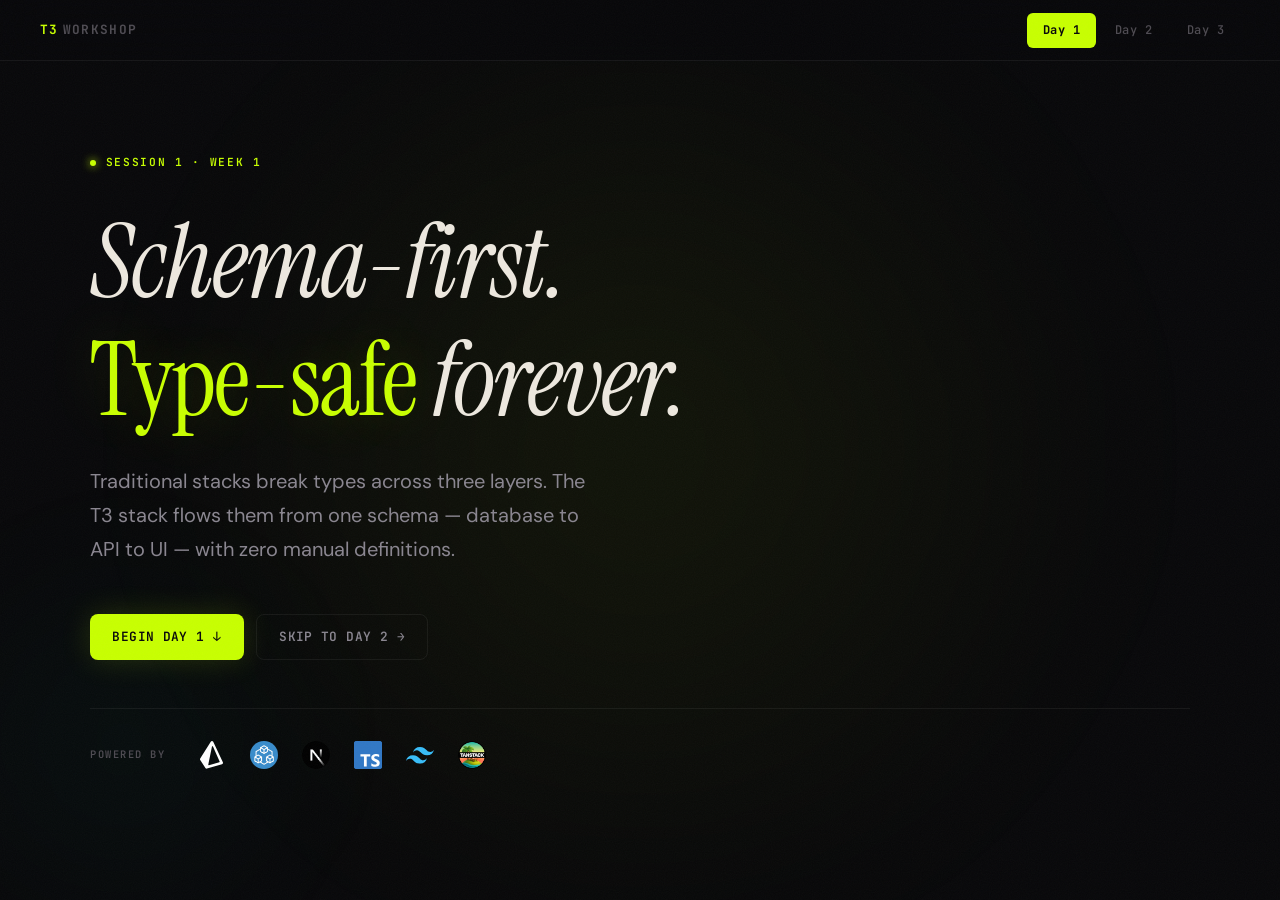
==== index.html @ 35009271 "first commit" ====
<!DOCTYPE html>
<html lang="en">
<head>
  <meta charset="UTF-8">
  <meta name="viewport" content="width=device-width, initial-scale=1.0">
  <title>T3 Workshop — Day 1: Schema-First</title>
  <link rel="stylesheet" href="styles.css">
  <link rel="preconnect" href="https://fonts.googleapis.com">
  <link rel="preconnect" href="https://fonts.gstatic.com" crossorigin>
  <link href="https://fonts.googleapis.com/css2?family=DM+Sans:wght@400;500;600;700&family=Instrument+Serif:ital@0;1&family=JetBrains+Mono:wght@400;500;600;700&display=swap" rel="stylesheet">
</head>
<body>

<nav>
  <div class="logo"><b>T3</b>&thinsp;WORKSHOP</div>
  <div class="nav-links">
    <a href="index.html" class="active">Day 1</a>
    <a href="day2.html">Day 2</a>
    <a href="day3.html">Day 3</a>
  </div>
</nav>

<main>

<!-- ═══ HERO ═══ -->
<header class="hero">
  <div class="hero-inner">
    <div class="tag"><span class="dot"></span> Session 1 &middot; Week 1</div>
    <h1>Schema-first.<br><em>Type-safe</em> forever.</h1>
    <p class="subtitle">
      Traditional stacks break types across three layers. The T3 stack flows them
      from one schema — database to API to UI — with zero manual definitions.
    </p>
    <div class="cta-group">
      <a href="#s1" class="btn btn-primary">Begin Day 1 &darr;</a>
      <a href="day2.html" class="btn btn-ghost">Skip to Day 2 &rarr;</a>
    </div>
    <div class="tech-bar">
      <span class="tech-label">Powered by</span>
      <div class="logos">
        <img src="assets/prisma.svg" alt="Prisma" title="Prisma">
        <img src="assets/trpc.png" alt="tRPC" title="tRPC" style="border-radius:50%;">
        <img src="assets/nextjs.png" alt="Next.js" title="Next.js" style="border-radius:50%;">
        <img src="assets/typescript.svg" alt="TypeScript" title="TypeScript">
        <img src="assets/tailwindcss.svg" alt="Tailwind" title="Tailwind CSS">
        <img src="assets/tanstack.png" alt="TanStack" title="TanStack Query" style="border-radius:50%;">
      </div>
    </div>
  </div>
</header>

<!-- ═══ WEEK 1 OVERVIEW ═══ -->
<div class="slide reveal" id="s1">
  <div class="slide-label"><span class="line"></span> Workshop overview</div>
  <h2>Week 1: Build with the T3 stack</h2>
  <p style="margin-bottom:2rem;">
    Three sessions, one goal — go from zero to a fully typed, deployed feature.
  </p>

  <div class="week-timeline reveal-stagger">
    <div class="wt-day">
      <div class="wt-marker active"></div>
      <div class="wt-content">
        <h4>Day 1 <span class="wt-tag">Today</span></h4>
        <p class="wt-title">Schema-first data layer</p>
        <p>Prisma models, migrations, generated types. Your single source of truth.</p>
      </div>
    </div>
    <div class="wt-day">
      <div class="wt-marker"></div>
      <div class="wt-content">
        <h4>Day 2</h4>
        <p class="wt-title">tRPC — backend is just functions</p>
        <p>Full CRUD router, input validation with Zod, protected procedures.</p>
      </div>
    </div>
    <div class="wt-day">
      <div class="wt-marker"></div>
      <div class="wt-content">
        <h4>Day 3</h4>
        <p class="wt-title">Frontend — close the loop</p>
        <p>TanStack Query, Tailwind, and shipping a complete feature end-to-end.</p>
      </div>
    </div>
  </div>

  <div class="cols reveal" style="margin-top:2rem;">
    <div class="callout" style="margin:0;">
      <h4>Format</h4>
      <p>Short concept intro, then live coding together. You'll build as we go — not just watch.</p>
    </div>
    <div class="callout" style="margin:0;">
      <h4>By the end</h4>
      <p>You'll own a working app where one schema change ripples types from database to UI automatically.</p>
    </div>
  </div>
</div>

<!-- ═══ THE PROBLEM: REST ═══ -->
<div class="slide reveal" data-num="00">
  <div class="slide-label"><span class="line"></span> The problem — REST</div>
  <h2>How types break: REST / OpenAPI</h2>
  <p style="margin-bottom:1.5rem;">
    Your PM wants a <span class="c">status</span> field on tasks. Here's the typical REST workflow — and where it falls apart.
  </p>

  <div class="pipeline reveal-stagger" style="margin-bottom:1.5rem;">
    <div class="pipe-step">
      <span class="pipe-icon">1</span>
      <span class="pipe-text">Add <b>status</b> column to Postgres</span>
    </div>
    <span class="pipe-arr">&rarr;</span>
    <div class="pipe-step">
      <span class="pipe-icon">2</span>
      <span class="pipe-text">Update Express route to return it</span>
    </div>
    <span class="pipe-arr">&rarr;</span>
    <div class="pipe-step">
      <span class="pipe-icon">3</span>
      <span class="pipe-text">Update OpenAPI spec <span style="color:var(--coral);">(forgotten)</span></span>
    </div>
    <span class="pipe-arr">&rarr;</span>
    <div class="pipe-step">
      <span class="pipe-icon">4</span>
      <span class="pipe-text">Frontend uses stale types</span>
    </div>
  </div>

  <div class="cols reveal">
    <div>
      <div class="terminal" style="margin:0;">
        <div class="terminal-chrome">
          <div class="dots"><span></span><span></span><span></span></div>
          <span class="file">backend/routes/tasks.ts</span>
        </div>
        <pre><span class="cm">// v1: status is required</span>
<span class="fn">app</span>.<span class="fn">get</span>(<span class="str">"/api/tasks"</span>, <span class="kw">async</span> (req, res) =&gt; {
  <span class="kw">const</span> tasks = <span class="kw">await</span> <span class="fn">db</span>.<span class="fn">query</span>(<span class="str">`
    SELECT id, title, status FROM tasks
  `</span>);
  res.<span class="fn">json</span>(tasks);
});

<span class="cm">// Two months later: PM says "status is</span>
<span class="cm">// optional for imported tasks." You ALTER</span>
<span class="cm">// to allow NULL. The endpoint still works.</span>
<span class="cm">// You meant to update openapi.yaml too</span>
<span class="cm">// but the PR got merged without it.</span></pre>
      </div>
    </div>
    <div>
      <div class="terminal" style="margin:0;">
        <div class="terminal-chrome">
          <div class="dots"><span></span><span></span><span></span></div>
          <span class="file">frontend/components/TaskCard.tsx</span>
        </div>
        <pre><span class="cm">// Auto-generated from OpenAPI (stale)</span>
<span class="kw">interface</span> <span class="tp">Task</span> {
  <span class="pr">id</span>: <span class="tp">string</span>;
  <span class="pr">title</span>: <span class="tp">string</span>;
  <span class="pr">status</span>: <span class="tp">string</span>; <span class="cm">// ← says required</span>
}

<span class="kw">function</span> <span class="fn">TaskCard</span>({ <span class="pr">task</span> }: { <span class="pr">task</span>: <span class="tp">Task</span> }) {
  <span class="kw">return</span> (
    &lt;<span class="fn">span</span>&gt;{<span class="fn">task</span>.<span class="pr">status</span>.<span class="fn">toUpperCase</span>()}&lt;/<span class="fn">span</span>&gt;
  );
}
<span class="cm">// 💥 "Cannot read properties of null"</span>
<span class="cm">// User sees a white screen. No build error.</span></pre>
      </div>
    </div>
  </div>

  <div class="callout warn reveal" style="margin-top:1.5rem;">
    <h4>Where it broke</h4>
    <p>Types lived in <strong style="color:var(--tx);">three places</strong> — the Postgres column (<span class="c">ALTER TABLE</span>),
    the OpenAPI YAML (<span class="c">status: {type: string}</span>), and the generated frontend interface.
    The column changed. The other two didn't. No compiler caught it.</p>
  </div>
</div>

<!-- ═══ THE PROBLEM: GRAPHQL ═══ -->
<div class="slide reveal">
  <div class="slide-label"><span class="line"></span> The problem — GraphQL</div>
  <h2>How types break: GraphQL</h2>
  <p style="margin-bottom:1.5rem;">
    GraphQL has a schema — so it should be safe, right? Same feature, same field. Watch what happens.
  </p>

  <div class="pipeline reveal-stagger" style="margin-bottom:1.5rem;">
    <div class="pipe-step">
      <span class="pipe-icon">1</span>
      <span class="pipe-text">Add <b>status</b> to schema.graphql</span>
    </div>
    <span class="pipe-arr">&rarr;</span>
    <div class="pipe-step">
      <span class="pipe-icon">2</span>
      <span class="pipe-text">Write resolver to fetch from DB</span>
    </div>
    <span class="pipe-arr">&rarr;</span>
    <div class="pipe-step">
      <span class="pipe-icon">3</span>
      <span class="pipe-text">Run <b>graphql-codegen</b></span>
    </div>
    <span class="pipe-arr">&rarr;</span>
    <div class="pipe-step">
      <span class="pipe-icon">4</span>
      <span class="pipe-text">Frontend uses generated types</span>
    </div>
  </div>

  <div class="cols reveal">
    <div>
      <div class="terminal" style="margin:0 0 1rem;">
        <div class="terminal-chrome">
          <div class="dots"><span></span><span></span><span></span></div>
          <span class="file">schema.graphql</span>
        </div>
        <pre><span class="kw">type</span> <span class="tp">Task</span> {
  <span class="pr">id</span>:     <span class="tp">ID!</span>
  <span class="pr">title</span>:  <span class="tp">String!</span>
  <span class="pr">status</span>: <span class="tp">String!</span>  <span class="cm"># "!" means non-null</span>
}

<span class="kw">type</span> <span class="tp">Query</span> {
  <span class="fn">tasks</span>: [<span class="tp">Task!</span>]!
}</pre>
      </div>
      <div class="terminal" style="margin:0;">
        <div class="terminal-chrome">
          <div class="dots"><span></span><span></span><span></span></div>
          <span class="file">resolvers/task.ts</span>
        </div>
        <pre><span class="kw">export const</span> resolvers = {
  <span class="tp">Query</span>: {
    <span class="fn">tasks</span>: <span class="kw">async</span> () =&gt; {
      <span class="kw">return</span> <span class="fn">db</span>.<span class="fn">query</span>(<span class="str">`
        SELECT id, title, status
        FROM tasks
      `</span>);
    },
  },
};
<span class="cm">// DB has NULLs for imported tasks</span>
<span class="cm">// Resolver doesn't validate — just</span>
<span class="cm">// passes rows through. Schema says !</span>
<span class="cm">// but GraphQL doesn't check at runtime.</span></pre>
      </div>
    </div>
    <div>
      <div class="terminal" style="margin:0 0 1rem;">
        <div class="terminal-chrome">
          <div class="dots"><span></span><span></span><span></span></div>
          <span class="file">generated/graphql.ts <span style="color:var(--coral);">(stale)</span></span>
        </div>
        <pre><span class="cm">// Auto-generated by graphql-codegen</span>
<span class="cm">// Last run: 2 months ago</span>
<span class="kw">export interface</span> <span class="tp">Task</span> {
  <span class="pr">id</span>: <span class="tp">string</span>;
  <span class="pr">title</span>: <span class="tp">string</span>;
  <span class="pr">status</span>: <span class="tp">string</span>; <span class="cm">// codegen trusts the "!"</span>
}
<span class="cm">// Nobody re-ran codegen after the</span>
<span class="cm">// schema changed. Types are frozen.</span></pre>
      </div>
      <div class="terminal" style="margin:0;">
        <div class="terminal-chrome">
          <div class="dots"><span></span><span></span><span></span></div>
          <span class="file">frontend/components/TaskCard.tsx</span>
        </div>
        <pre><span class="kw">const</span> { <span class="pr">data</span> } = <span class="fn">useQuery</span>(<span class="tp">GET_TASKS</span>);

{<span class="pr">data</span>.<span class="pr">tasks</span>.<span class="fn">map</span>(<span class="pr">task</span> =&gt; (
  &lt;<span class="fn">span</span>&gt;{<span class="fn">task</span>.<span class="pr">status</span>.<span class="fn">toUpperCase</span>()}&lt;/<span class="fn">span</span>&gt;
))}
<span class="cm">// 💥 Same crash. "!" was a lie.</span>
<span class="cm">// Resolver returned null, codegen</span>
<span class="cm">// was stale, nobody caught it.</span></pre>
      </div>
    </div>
  </div>

  <div class="callout warn reveal" style="margin-top:1.5rem;">
    <h4>Where it broke</h4>
    <p>GraphQL adds a schema layer — but it's <strong style="color:var(--tx);">not validated at runtime</strong>.
    The <span class="c">!</span> in <span class="c">String!</span> is a promise, not an enforcement.
    And <span class="c">graphql-codegen</span> only works if someone remembers to run it.
    Types still live in multiple places: SDL schema, resolver logic, generated client types.</p>
  </div>
</div>

<!-- ═══ WHY STARTUPS CAN'T AFFORD THIS ═══ -->
<div class="slide reveal">
  <div class="slide-label"><span class="line"></span> The pain</div>
  <h2>Why startups can't afford this</h2>

  <div class="pain-grid reveal-stagger">
    <div class="pain-item">
      <div class="pain-icon">2–3</div>
      <h4>Small team</h4>
      <p>You own the whole feature — database to UI. There's no "backend team" to throw it over the wall to.</p>
    </div>
    <div class="pain-item">
      <div class="pain-icon">/d</div>
      <h4>Ship daily</h4>
      <p>Not monthly. No time for contract negotiations between services you both own.</p>
    </div>
    <div class="pain-item">
      <div class="pain-icon">&times;3</div>
      <h4>Triple sync</h4>
      <p>Every hand-written type is a sync point — DB schema, API contract, frontend model. They <em>will</em> drift.</p>
    </div>
    <div class="pain-item">
      <div class="pain-icon">&darr;0</div>
      <h4>Zero glue</h4>
      <p>You need types that flow from one source of truth — <strong style="color:var(--accent);">automatically</strong>.</p>
    </div>
  </div>

  <blockquote class="reveal" style="margin-top:2rem;">
    "If you own both sides of the wire, why are you writing types twice?"
  </blockquote>
</div>

<!-- ═══ ENTER THE T3 STACK ═══ -->
<div class="slide reveal">
  <div class="slide-label"><span class="line"></span> The solution</div>
  <h2>Enter the T3 stack</h2>
  <p style="margin-bottom:2rem;">
    In 2022, Theo Browne asked the same question and open-sourced a starter
    that wires these problems away. ~40k GitHub stars later, it's the
    default for TypeScript-first startups.
  </p>

  <div class="stack-grid reveal-stagger">
    <div class="stack-item">
      <img class="stack-logo" src="assets/nextjs.png" alt="Next.js">
      <h4>Next.js</h4>
      <p>Framework — routing, SSR, deploy</p>
    </div>
    <div class="stack-item">
      <img class="stack-logo" src="assets/typescript.svg" alt="TypeScript">
      <h4>TypeScript</h4>
      <p>The language that makes it all work</p>
    </div>
    <div class="stack-item">
      <img class="stack-logo" src="assets/prisma.svg" alt="Prisma">
      <h4>Prisma</h4>
      <p>DB schema &rarr; generated types</p>
    </div>
    <div class="stack-item">
      <img class="stack-logo" src="assets/trpc.png" alt="tRPC">
      <h4>tRPC</h4>
      <p>API layer with zero type drift</p>
    </div>
    <div class="stack-item">
      <img class="stack-logo" src="assets/tanstack.png" alt="TanStack Query">
      <h4>TanStack Query</h4>
      <p>Client data fetching + cache</p>
    </div>
    <div class="stack-item">
      <img class="stack-logo" src="assets/tailwindcss.svg" alt="Tailwind">
      <h4>Tailwind</h4>
      <p>Utility-first styling</p>
    </div>
  </div>

  <div class="callout ok reveal" style="margin-top:2rem;">
    <h4>Key insight</h4>
    <p>The Prisma schema is the <strong style="color:var(--teal);">single source of truth</strong>.
    Every type in the stack — from database to API to component props — traces back to it.
    That triple-sync problem? Gone.</p>
  </div>
</div>

<!-- ═══ SAME FEATURE, T3 STYLE ═══ -->
<div class="slide reveal">
  <div class="slide-label"><span class="line"></span> The difference</div>
  <h2>Same feature, T3 style</h2>
  <p style="margin-bottom:1.5rem;">
    Same task. Same <span class="c">status</span> field. One schema change, and the compiler does the rest.
  </p>

  <div class="pipeline reveal-stagger" style="margin-bottom:1.5rem;">
    <div class="pipe-step" style="border-color:rgba(0,212,170,0.2);">
      <span class="pipe-icon" style="background:var(--teal);">1</span>
      <span class="pipe-text">Update <b>schema.prisma</b></span>
    </div>
    <span class="pipe-arr">&rarr;</span>
    <div class="pipe-step" style="border-color:rgba(0,212,170,0.2);">
      <span class="pipe-icon" style="background:var(--teal);">2</span>
      <span class="pipe-text">Run <b>prisma migrate dev</b></span>
    </div>
    <span class="pipe-arr">&rarr;</span>
    <div class="pipe-step" style="border-color:rgba(200,255,0,0.2);">
      <span class="pipe-icon" style="background:var(--accent);">3</span>
      <span class="pipe-text">Compiler errors guide you</span>
    </div>
    <span class="pipe-arr">&rarr;</span>
    <div class="pipe-step" style="border-color:rgba(200,255,0,0.2);">
      <span class="pipe-icon" style="background:var(--accent);">4</span>
      <span class="pipe-text">Fix, commit, deploy</span>
    </div>
  </div>

  <div class="cols reveal">
    <div>
      <div class="terminal" style="margin:0 0 1rem;">
        <div class="terminal-chrome">
          <div class="dots"><span></span><span></span><span></span></div>
          <span class="file">prisma/schema.prisma</span>
        </div>
        <pre><span class="kw">model</span> <span class="tp">Task</span> {
  <span class="pr">id</span>     <span class="tp">String</span>  <span class="fn">@id</span> <span class="fn">@default</span>(<span class="fn">cuid</span>())
  <span class="pr">title</span>  <span class="tp">String</span>
  <span class="pr">status</span> <span class="tp">String?</span> <span class="cm">// ← make it optional here</span>
}
<span class="cm">// That's it. One line changed.</span>
<span class="cm">// Run: npx prisma migrate dev</span>
<span class="cm">// Prisma generates new types automatically.</span></pre>
      </div>
      <div class="terminal" style="margin:0;">
        <div class="terminal-chrome">
          <div class="dots"><span></span><span></span><span></span></div>
          <span class="file">src/server/api/routers/task.ts</span>
        </div>
        <pre><span class="cm">// tRPC router — types flow from Prisma</span>
<span class="kw">export const</span> taskRouter = <span class="fn">createTRPCRouter</span>({
  <span class="fn">getAll</span>: publicProcedure.<span class="fn">query</span>(({ <span class="pr">ctx</span> }) =&gt; {
    <span class="kw">return</span> <span class="pr">ctx</span>.<span class="pr">db</span>.<span class="pr">task</span>.<span class="fn">findMany</span>();
  }),
});
<span class="cm">// Return type is now Task[] where</span>
<span class="cm">// status: string | null</span>
<span class="cm">// You didn't change this file at all.</span></pre>
      </div>
    </div>
    <div>
      <div class="terminal" style="margin:0 0 1rem;">
        <div class="terminal-chrome">
          <div class="dots"><span></span><span></span><span></span></div>
          <span class="file">src/app/components/TaskCard.tsx <span style="color:var(--coral);">← error</span></span>
        </div>
        <pre><span class="kw">function</span> <span class="fn">TaskCard</span>({ <span class="pr">task</span> }: { <span class="pr">task</span>: <span class="tp">Task</span> }) {
  <span class="kw">return</span> (
    &lt;<span class="fn">span</span>&gt;{<span class="fn">task</span>.<span class="pr">status</span>.<span class="fn">toUpperCase</span>()}&lt;/<span class="fn">span</span>&gt;
  );        <span style="color:var(--coral);">~~~~~~~~</span>
}
<span class="cm">// TS2532: Object is possibly 'null'.</span>
<span class="cm">// Compiler catches it BEFORE you run</span>
<span class="cm">// the app. You fix it right here:</span></pre>
      </div>
      <div class="terminal" style="margin:0;">
        <div class="terminal-chrome">
          <div class="dots"><span></span><span></span><span></span></div>
          <span class="file">src/app/components/TaskCard.tsx <span style="color:var(--teal);">← fixed</span></span>
        </div>
        <pre><span class="kw">function</span> <span class="fn">TaskCard</span>({ <span class="pr">task</span> }: { <span class="pr">task</span>: <span class="tp">Task</span> }) {
  <span class="kw">return</span> (
    &lt;<span class="fn">span</span>&gt;
      {<span class="fn">task</span>.<span class="pr">status</span>?.<span class="fn">toUpperCase</span>() ?? <span class="str">"No status"</span>}
    &lt;/<span class="fn">span</span>&gt;
  );
}
<span class="cm">// ✅ Compiles. Handles null. Ships safe.</span></pre>
      </div>
    </div>
  </div>

  <div class="callout ok reveal" style="margin-top:1.5rem;">
    <h4>Zero drift</h4>
    <p>You changed <strong style="color:var(--teal);">one line</strong> in <span class="c">schema.prisma</span>.
    The Prisma client updated, tRPC inferred the new return type, and TypeScript
    flagged every component that assumed <span class="c">status</span> was non-null.
    No spec to update. No codegen to re-run. No runtime crash.</p>
  </div>
</div>

<!-- ═══ THE COUPLING SPECTRUM ═══ -->
<div class="slide reveal" data-num="00.5">
  <div class="slide-label"><span class="line"></span> The boldest choice</div>
  <h2>Why tRPC? The coupling spectrum</h2>
  <p style="margin-bottom:0;">
    The most opinionated piece of T3 is tRPC — it fully couples your frontend
    to your backend. That sounds scary. Here's why it's the right call.
  </p>

  <div class="spectrum reveal">
    <div class="spectrum-track"></div>
    <div class="spectrum-labels">
      <span>Decoupled</span>
      <span>Tightly coupled</span>
    </div>

    <div class="spectrum-points reveal-stagger">
      <div class="sp-point sp-gql">
        <h4>GraphQL</h4>
        <div class="sp-sub">Most decoupled</div>
        <p>Client decides what data it needs. Server doesn't know or care who's calling.</p>
      </div>

      <div class="sp-point sp-rest">
        <h4>REST</h4>
        <div class="sp-sub">Contract-based</div>
        <p>Agreed endpoints with HTTP conventions. You get what the endpoint returns.</p>
      </div>

      <div class="sp-point sp-trpc active">
        <h4>tRPC</h4>
        <div class="sp-sub">Fully coupled</div>
        <p>Frontend calls backend functions directly. The compiler is your API contract.</p>
      </div>
    </div>
  </div>
</div>

<!-- ═══ TRADEOFFS ═══ -->
<div class="slide reveal">
  <div class="slide-label"><span class="line"></span> Comparison</div>
  <h2>Tradeoffs at a glance</h2>

  <div class="spectrum-points reveal-stagger" style="margin-top:2rem;">
    <div class="sp-point sp-gql">
      <h4>GraphQL</h4>
      <ul class="sp-props">
        <li><span class="sp-icon" style="color:var(--teal);">+</span> Fetch exactly what you need</li>
        <li><span class="sp-icon" style="color:var(--teal);">+</span> Great for multi-client apps</li>
        <li><span class="sp-icon" style="color:var(--coral);">&ndash;</span> Resolvers, N+1, codegen overhead</li>
        <li><span class="sp-icon" style="color:var(--coral);">&ndash;</span> Complex normalized caching</li>
      </ul>
    </div>

    <div class="sp-point sp-rest">
      <h4>REST</h4>
      <ul class="sp-props">
        <li><span class="sp-icon" style="color:var(--teal);">+</span> Any client, any language</li>
        <li><span class="sp-icon" style="color:var(--teal);">+</span> Simple HTTP caching</li>
        <li><span class="sp-icon" style="color:var(--coral);">&ndash;</span> Types drift between client &amp; server</li>
        <li><span class="sp-icon" style="color:var(--coral);">&ndash;</span> Over-fetching or many round trips</li>
      </ul>
    </div>

    <div class="sp-point sp-trpc active">
      <h4>tRPC</h4>
      <ul class="sp-props">
        <li><span class="sp-icon" style="color:var(--teal);">+</span> Zero type drift — compiler enforces it</li>
        <li><span class="sp-icon" style="color:var(--teal);">+</span> No codegen, no schema files</li>
        <li><span class="sp-icon" style="color:var(--coral);">&ndash;</span> Both sides must be TypeScript</li>
        <li><span class="sp-icon" style="color:var(--coral);">&ndash;</span> Not for public / 3rd-party APIs</li>
      </ul>
    </div>
  </div>

  <div class="cols reveal" style="margin-top:2rem;">
    <div class="callout" style="margin:0;">
      <h4>When it's perfect</h4>
      <p>One team, one repo, one language. You own both sides of the wire. Ship fast with full type coverage.</p>
    </div>
    <div class="callout warn" style="margin:0;">
      <h4>When to skip it</h4>
      <p>Public API? Mobile clients in Swift/Kotlin? Multiple teams deploying independently?
      Use REST or GraphQL instead.</p>
    </div>
  </div>
</div>

<!-- ═══ THE MENTAL MODEL ═══ -->
<div class="slide reveal" data-num="01">
  <div class="slide-label"><span class="line"></span> 10 min</div>
  <h2>The typesafety chain</h2>
  <p>
    Change a column — type errors cascade from database to UI. That's the north star.
  </p>

  <div class="flow reveal">
    <div class="flow-node">Prisma<small>Database schema</small></div>
    <span class="flow-arr">&rarr;</span>
    <div class="flow-node teal">tRPC<small>API layer</small></div>
    <span class="flow-arr">&rarr;</span>
    <div class="flow-node accent">Frontend<small>React + TanStack</small></div>
  </div>

  <div class="callout reveal">
    <h4>The "aha" moment</h4>
    <p>Rename a column in <span class="c">schema.prisma</span>. TypeScript errors
    light up in your router <em>and</em> your components. No manual syncing.</p>
  </div>
</div>

<!-- ═══ SCAFFOLD ═══ -->
<div class="slide reveal" data-num="02">
  <div class="slide-label"><span class="line"></span> 10 min</div>
  <h2>Scaffold &amp; orient</h2>

  <div class="terminal reveal">
    <div class="terminal-chrome">
      <div class="dots"><span></span><span></span><span></span></div>
      <span class="file">~/projects</span>
    </div>
    <pre><span class="fn">npm</span> create t3-app@latest</pre>
  </div>

  <div class="cols" style="margin-top:2rem;">
    <div class="reveal">
      <h3>Project map</h3>
      <div class="terminal">
        <div class="terminal-chrome">
          <div class="dots"><span></span><span></span><span></span></div>
          <span class="file">structure</span>
        </div>
        <pre><span class="cm">// Where your data lives</span>
<span class="str">prisma/schema.prisma</span>

<span class="cm">// Your backend</span>
<span class="str">src/server/api/</span>
  ├── routers/
  └── trpc.ts

<span class="cm">// Your frontend</span>
<span class="str">src/app/</span>
  ├── layout.tsx
  └── page.tsx</pre>
      </div>
    </div>
    <div class="reveal">
      <h3>What matters now</h3>
      <ul class="checks">
        <li><span class="c">prisma/schema.prisma</span> — single source of truth</li>
        <li><span class="c">src/server/api/</span> — tRPC routers live here</li>
        <li><span class="c">src/app/</span> — Next.js file-based routing</li>
      </ul>
      <div class="callout" style="margin-top:1.5rem;">
        <h4>Don't overthink it</h4>
        <p>You don't need to understand every file today. Just know where your data, backend, and frontend live.</p>
      </div>
    </div>
  </div>
</div>

<!-- ═══ PRISMA DEEP DIVE ═══ -->
<div class="slide reveal" data-num="03">
  <div class="slide-label"><span class="line"></span> 30 min live coding</div>
  <h2>Schema to typed queries</h2>
  <p>Define your models, run a migration, get fully typed queries. No manual types.</p>

  <div class="cols">
    <div class="reveal">
      <h3>1 &mdash; Define models</h3>
      <div class="terminal">
        <div class="terminal-chrome">
          <div class="dots"><span></span><span></span><span></span></div>
          <span class="file">schema.prisma</span>
        </div>
        <pre><span class="kw">model</span> <span class="tp">Project</span> {
  <span class="pr">id</span>        <span class="tp">String</span>   <span class="fn">@id</span> <span class="fn">@default</span>(<span class="fn">cuid</span>())
  <span class="pr">name</span>      <span class="tp">String</span>
  <span class="pr">tasks</span>     <span class="tp">Task</span>[]
  <span class="pr">createdAt</span> <span class="tp">DateTime</span> <span class="fn">@default</span>(<span class="fn">now</span>())
}

<span class="kw">model</span> <span class="tp">Task</span> {
  <span class="pr">id</span>        <span class="tp">String</span>   <span class="fn">@id</span> <span class="fn">@default</span>(<span class="fn">cuid</span>())
  <span class="pr">title</span>     <span class="tp">String</span>
  <span class="pr">priority</span>  <span class="tp">Priority</span> <span class="fn">@default</span>(<span class="tp">MEDIUM</span>)
  <span class="pr">project</span>   <span class="tp">Project</span>  <span class="fn">@relation</span>(...)
  <span class="pr">projectId</span> <span class="tp">String</span>
  <span class="pr">assignee</span>  <span class="tp">User?</span>    <span class="fn">@relation</span>(...)
  <span class="pr">userId</span>    <span class="tp">String?</span>
}

<span class="kw">enum</span> <span class="tp">Priority</span> {
  <span class="tp">LOW</span>
  <span class="tp">MEDIUM</span>
  <span class="tp">HIGH</span>
}</pre>
      </div>
    </div>
    <div class="reveal">
      <h3>2 &mdash; Migrate &amp; generate</h3>
      <div class="terminal">
        <div class="terminal-chrome">
          <div class="dots"><span></span><span></span><span></span></div>
          <span class="file">terminal</span>
        </div>
        <pre><span class="cm"># Create &amp; apply the migration</span>
<span class="fn">npx</span> prisma migrate dev <span class="str">--name init</span>

<span class="cm"># Generate the typed client</span>
<span class="fn">npx</span> prisma generate

<span class="cm"># Open the visual editor</span>
<span class="fn">npx</span> prisma studio</pre>
      </div>

      <h3 style="margin-top:1.5rem;">3 &mdash; Typed queries</h3>
      <div class="terminal">
        <div class="terminal-chrome">
          <div class="dots"><span></span><span></span><span></span></div>
          <span class="file">queries.ts</span>
        </div>
        <pre><span class="cm">// Full autocompletion, zero manual types</span>
<span class="kw">const</span> tasks = <span class="kw">await</span> <span class="fn">prisma</span>.task.<span class="fn">findMany</span>({
  <span class="pr">where</span>: { <span class="pr">priority</span>: <span class="str">"HIGH"</span> },
  <span class="pr">include</span>: { <span class="pr">project</span>: <span class="kw">true</span> },
});
<span class="cm">// → (Task &amp; { project: Project })[]</span></pre>
      </div>
    </div>
  </div>

  <div class="callout ok reveal">
    <h4>Zero manual types</h4>
    <p>Every type came from the schema. Prisma generated them. You never wrote
    <span class="c">interface Task { ... }</span>. That's the point.</p>
  </div>
</div>

<!-- ═══ THE WORKFLOW ═══ -->
<div class="slide reveal" data-num="04">
  <div class="slide-label"><span class="line"></span> 5 min</div>
  <h2>The workflow</h2>
  <p>This is step 1 of every feature you'll ever build in this stack.</p>

  <div class="steps reveal-stagger">
    <div class="step"><span class="step-n">1</span> Requirement</div>
    <span class="step-arr">&rarr;</span>
    <div class="step"><span class="step-n">2</span> Schema Change</div>
    <span class="step-arr">&rarr;</span>
    <div class="step"><span class="step-n">3</span> migrate dev</div>
    <span class="step-arr">&rarr;</span>
    <div class="step"><span class="step-n">4</span> generate</div>
    <span class="step-arr">&rarr;</span>
    <div class="step done"><span class="step-n">5</span> Typed Queries</div>
  </div>

  <div class="assignment reveal">
    <h3>// Today's assignment</h3>
    <ul>
      <li>Design your project schema — at least 3 models with relations</li>
      <li>Run migrations and verify they apply cleanly</li>
      <li>Seed test data into your database</li>
      <li>Write queries to verify your relations work</li>
      <li>Explore Prisma Studio with your seeded data</li>
    </ul>
    <div class="stretch">
      <div class="stretch-label">Stretch</div>
      <ul>
        <li>Read the Next.js App Router docs (file-based routing, page.tsx, layouts)</li>
        <li>Experiment with nested includes and aggregations</li>
      </ul>
    </div>
  </div>
</div>

<!-- ═══ BOTTOM NAV ═══ -->
<div class="end-slide">
  <div class="page-nav">
    <div></div>
    <a href="day2.html">
      <span class="pn-label">Next &rarr;</span>
      <span class="pn-title">Day 2: tRPC — Backend is Just Functions</span>
    </a>
  </div>

  <footer>
    <div class="f-links">
      <a href="index.html">Day 1: Schema</a>
      <a href="day2.html">Day 2: tRPC</a>
      <a href="day3.html">Day 3: Frontend</a>
    </div>
    <p>T3 Stack Workshop &mdash; Lyra Fellowship</p>
  </footer>
</div>

</main>

<script>
const io = new IntersectionObserver((entries) => {
  entries.forEach(e => { if (e.isIntersecting) e.target.classList.add('vis'); });
}, { threshold: 0.08 });
document.querySelectorAll('.reveal, .reveal-stagger').forEach(el => io.observe(el));
</script>

</body>
</html>
---- styles.css ----
/* ═══════════════════════════════════════════
   T3 WORKSHOP — "Neon Terminal Editorial"
   Electric chartreuse × editorial serif × grain
   ═══════════════════════════════════════════ */

/* ── RESET ── */
*, *::before, *::after { box-sizing: border-box; margin: 0; padding: 0; }

/* ── PALETTE ── */
:root {
  --bg:          #08080a;
  --bg-surface:  #111114;
  --bg-card:     #16161a;
  --bg-card-h:   #1c1c22;
  --bg-code:     #0c0c10;
  --tx:          #ede8df;
  --tx-2:        #8a8690;
  --tx-3:        #4e4b52;
  --accent:      #c8ff00;
  --accent-dim:  rgba(200, 255, 0, 0.12);
  --accent-glow: rgba(200, 255, 0, 0.06);
  --teal:        #00d4aa;
  --peach:       #ffb088;
  --coral:       #ff7eb3;
  --lavender:    #c4b5fd;
  --border:      rgba(255, 255, 255, 0.06);
  --border-h:    rgba(255, 255, 255, 0.1);
  --radius:      14px;
  --radius-sm:   8px;
  --serif:       'Instrument Serif', 'Georgia', serif;
  --sans:        'DM Sans', system-ui, sans-serif;
  --mono:        'JetBrains Mono', 'Fira Code', monospace;
}

html, body {
  height: 100%;
  overflow: hidden;
  font-size: 16px;
}

body {
  font-family: var(--sans);
  background: var(--bg);
  color: var(--tx);
  line-height: 1.7;
  -webkit-font-smoothing: antialiased;
  -moz-osx-font-smoothing: grayscale;
}

/* ── SNAP SCROLL ── */
main {
  height: 100vh;
  overflow-y: scroll;
  overflow-x: hidden;
  scroll-snap-type: y mandatory;
}

.hero,
.slide,
.end-slide {
  scroll-snap-align: start;
}

/* ── GRAIN OVERLAY ── */
body::after {
  content: '';
  position: fixed;
  inset: 0;
  z-index: 9999;
  pointer-events: none;
  opacity: 0.035;
  background-image: url("data:image/svg+xml,%3Csvg viewBox='0 0 256 256' xmlns='http://www.w3.org/2000/svg'%3E%3Cfilter id='n'%3E%3CfeTurbulence type='fractalNoise' baseFrequency='0.9' numOctaves='4' stitchTiles='stitch'/%3E%3C/filter%3E%3Crect width='100%25' height='100%25' filter='url(%23n)'/%3E%3C/svg%3E");
  background-size: 256px;
}

/* ── SCROLLBAR ── */
::-webkit-scrollbar { width: 5px; }
::-webkit-scrollbar-track { background: transparent; }
::-webkit-scrollbar-thumb { background: var(--accent); border-radius: 3px; }

::selection {
  background: var(--accent);
  color: var(--bg);
}

/* ── TYPOGRAPHY ── */
h1, h2, h3, h4 { line-height: 1.15; }

h1 {
  font-family: var(--serif);
  font-weight: 400;
  font-style: italic;
  font-size: clamp(3rem, 8vw, 6.5rem);
  color: var(--tx);
  letter-spacing: -0.02em;
}

h2 {
  font-family: var(--serif);
  font-weight: 400;
  font-size: clamp(2rem, 5vw, 3.5rem);
  color: var(--tx);
  letter-spacing: -0.01em;
}

h3 {
  font-family: var(--sans);
  font-weight: 600;
  font-size: 1.15rem;
  color: var(--accent);
  text-transform: uppercase;
  letter-spacing: 0.06em;
}

p { color: var(--tx-2); max-width: 60ch; font-size: 1.1rem; }

a {
  color: var(--accent);
  text-decoration: none;
  transition: color 0.2s, opacity 0.2s;
}
a:hover { color: var(--tx); }

blockquote {
  font-family: var(--serif);
  font-style: italic;
  font-size: 1.3rem;
  color: var(--tx-2);
  border-left: 2px solid var(--accent);
  padding: 1rem 0 1rem 1.5rem;
  margin: 2rem 0;
  max-width: 50ch;
}

/* ── NAVIGATION ── */
nav {
  position: fixed;
  top: 0;
  left: 0;
  right: 0;
  z-index: 100;
  display: flex;
  align-items: center;
  justify-content: space-between;
  padding: 0.8rem 2.5rem;
  background: rgba(8, 8, 10, 0.8);
  backdrop-filter: blur(24px) saturate(1.5);
  border-bottom: 1px solid var(--border);
}

.logo {
  font-family: var(--mono);
  font-size: 0.8rem;
  font-weight: 700;
  letter-spacing: 0.1em;
  text-transform: uppercase;
  color: var(--tx-3);
}
.logo b { color: var(--accent); }

.nav-links {
  display: flex;
  gap: 0.15rem;
  list-style: none;
}

.nav-links a {
  display: block;
  padding: 0.45rem 1rem;
  font-family: var(--mono);
  font-size: 0.75rem;
  font-weight: 500;
  letter-spacing: 0.04em;
  color: var(--tx-3);
  border-radius: 6px;
  transition: all 0.25s;
}

.nav-links a:hover { color: var(--tx); background: rgba(255,255,255,0.04); }
.nav-links a.active {
  color: var(--bg);
  background: var(--accent);
  font-weight: 700;
}

/* ── HERO ── */
.hero {
  min-height: 100vh;
  display: flex;
  flex-direction: column;
  justify-content: center;
  padding: 8rem 3rem 5rem;
  position: relative;
  overflow: hidden;
}

.hero-inner {
  max-width: 1100px;
  margin: 0 auto;
  width: 100%;
  position: relative;
  z-index: 1;
}

/* Hero background meshes */
.hero::before {
  content: '';
  position: absolute;
  inset: 0;
  border-radius: 50%;
  background: radial-gradient(circle, rgba(200,255,0,0.06) 0%, transparent 65%);
  filter: blur(80px);
  pointer-events: none;
}

.hero::after {
  content: '';
  position: absolute;
  bottom: -10%;
  left: -10%;
  width: 500px;
  height: 500px;
  border-radius: 50%;
  background: radial-gradient(circle, rgba(0,212,170,0.04) 0%, transparent 65%);
  filter: blur(60px);
  pointer-events: none;
}

.tag {
  display: inline-flex;
  align-items: center;
  gap: 0.6rem;
  font-family: var(--mono);
  font-size: 0.7rem;
  font-weight: 600;
  letter-spacing: 0.15em;
  text-transform: uppercase;
  color: var(--accent);
  margin-bottom: 2rem;
  position: relative;
  z-index: 1;
}

.tag .dot {
  width: 6px;
  height: 6px;
  border-radius: 50%;
  background: var(--accent);
  box-shadow: 0 0 8px var(--accent);
  animation: blink 2.5s infinite;
}

@keyframes blink {
  0%, 100% { opacity: 1; }
  50% { opacity: 0.3; }
}

.hero h1 {
  position: relative;
  z-index: 1;
  margin-bottom: 1.5rem;
}

.hero h1 em {
  font-style: normal;
  color: var(--accent);
  text-shadow: 0 0 60px rgba(200,255,0,0.2);
}

.hero .subtitle {
  font-size: 1.25rem;
  color: var(--tx-2);
  max-width: 520px;
  line-height: 1.7;
  margin-bottom: 3rem;
  position: relative;
  z-index: 1;
}

.cta-group {
  display: flex;
  gap: 0.75rem;
  flex-wrap: wrap;
  position: relative;
  z-index: 1;
}

/* ── BUTTONS ── */
.btn {
  display: inline-flex;
  align-items: center;
  gap: 0.5rem;
  padding: 0.7rem 1.4rem;
  border-radius: var(--radius-sm);
  font-family: var(--mono);
  font-weight: 600;
  font-size: 0.8rem;
  letter-spacing: 0.03em;
  cursor: pointer;
  border: none;
  transition: all 0.3s cubic-bezier(0.16, 1, 0.3, 1);
  text-transform: uppercase;
}

.btn-primary {
  background: var(--accent);
  color: var(--bg);
  box-shadow: 0 0 30px rgba(200,255,0,0.15);
}
.btn-primary:hover {
  transform: translateY(-2px);
  box-shadow: 0 0 50px rgba(200,255,0,0.25);
  color: var(--bg);
}

.btn-ghost {
  background: transparent;
  color: var(--tx-2);
  border: 1px solid var(--border);
}
.btn-ghost:hover {
  color: var(--tx);
  border-color: var(--border-h);
  background: rgba(255,255,255,0.03);
}

/* ── TECH STACK BAR ── */
.tech-bar {
  display: flex;
  align-items: center;
  gap: 2rem;
  padding: 2rem 0;
  margin-top: 3rem;
  border-top: 1px solid var(--border);
  flex-wrap: wrap;
  position: relative;
  z-index: 1;
}

.tech-bar .tech-label {
  font-family: var(--mono);
  font-size: 0.65rem;
  font-weight: 600;
  text-transform: uppercase;
  letter-spacing: 0.15em;
  color: var(--tx-3);
  white-space: nowrap;
}

.tech-bar .logos {
  display: flex;
  gap: 1.5rem;
  align-items: center;
}

.tech-bar img {
  width: 28px;
  height: 28px;
  object-fit: contain;
  transition: all 0.3s;
}

/* ── SLIDES ── */
.slide {
  position: relative;
  padding: 8rem 3rem;
  max-width: 1100px;
  margin: 0 auto;
  border-bottom: 1px solid var(--border);
  min-height: 100vh;
  display: flex;
  flex-direction: column;
  justify-content: center;
}

/* End slide (page-nav + footer) */
.end-slide {
  min-height: 50vh;
  display: flex;
  flex-direction: column;
  justify-content: center;
}

.slide:last-of-type { border-bottom: none; }

/* Large background numbers */
.slide[data-num]::before {
  content: attr(data-num);
  position: absolute;
  top: 3rem;
  right: 0;
  font-family: var(--serif);
  font-style: italic;
  font-size: clamp(8rem, 18vw, 14rem);
  line-height: 1;
  color: transparent;
  -webkit-text-stroke: 1px rgba(200,255,0,0.05);
  pointer-events: none;
  user-select: none;
}

.slide-label {
  display: inline-flex;
  align-items: center;
  gap: 0.4rem;
  font-family: var(--mono);
  font-size: 0.65rem;
  font-weight: 700;
  text-transform: uppercase;
  letter-spacing: 0.18em;
  color: var(--tx-3);
  margin-bottom: 1.5rem;
}

.slide-label .line {
  display: inline-block;
  width: 24px;
  height: 1px;
  background: var(--tx-3);
}

.slide h2 { margin-bottom: 1rem; }
.slide > p { margin-bottom: 2.5rem; }

/* ── TWO-COLUMN ── */
.cols {
  display: grid;
  grid-template-columns: 1fr 1fr;
  gap: 2.5rem;
  align-items: start;
}

@media (max-width: 800px) {
  .cols { grid-template-columns: 1fr; }
}

/* ── CODE BLOCKS ── */
.terminal {
  background: var(--bg-code);
  border: 1px solid var(--border);
  border-radius: var(--radius);
  overflow: hidden;
  margin: 1.5rem 0;
}

.terminal-chrome {
  display: flex;
  align-items: center;
  gap: 0.5rem;
  padding: 0.65rem 1rem;
  background: rgba(255,255,255,0.02);
  border-bottom: 1px solid var(--border);
}

.terminal-chrome .dots {
  display: flex;
  gap: 5px;
}
.terminal-chrome .dots span {
  width: 8px;
  height: 8px;
  border-radius: 50%;
  background: var(--tx-3);
  opacity: 0.4;
}
.terminal-chrome .dots span:first-child { background: #ff5f57; opacity: 0.7; }
.terminal-chrome .dots span:nth-child(2) { background: #febc2e; opacity: 0.7; }
.terminal-chrome .dots span:nth-child(3) { background: #28c840; opacity: 0.7; }

.terminal-chrome .file {
  font-family: var(--mono);
  font-size: 0.65rem;
  color: var(--tx-3);
  margin-left: auto;
}

.terminal pre {
  padding: 1.25rem 1.5rem;
  font-family: var(--mono);
  font-size: 0.8rem;
  line-height: 1.85;
  overflow-x: auto;
  color: var(--tx);
}

/* syntax theme */
.kw  { color: var(--accent); }
.fn  { color: var(--teal); }
.str { color: var(--peach); }
.cm  { color: #4a4650; font-style: italic; }
.num { color: var(--coral); }
.tp  { color: var(--lavender); }
.op  { color: var(--tx-3); }
.pr  { color: var(--tx); }

/* inline code */
.c {
  font-family: var(--mono);
  font-size: 0.82em;
  padding: 0.12em 0.45em;
  border-radius: 5px;
  background: var(--accent-dim);
  color: var(--accent);
}

/* ── CARDS ── */
.card-grid {
  display: grid;
  grid-template-columns: repeat(auto-fit, minmax(280px, 1fr));
  gap: 1rem;
}

.card {
  background: var(--bg-card);
  border: 1px solid var(--border);
  border-radius: var(--radius);
  padding: 2rem;
  transition: all 0.35s cubic-bezier(0.16, 1, 0.3, 1);
  position: relative;
  overflow: hidden;
}

.card::before {
  content: '';
  position: absolute;
  inset: 0;
  border-radius: var(--radius);
  background: linear-gradient(135deg, var(--accent-glow), transparent 60%);
  opacity: 0;
  transition: opacity 0.35s;
}

.card:hover {
  border-color: rgba(200,255,0,0.15);
  transform: translateY(-3px);
  box-shadow: 0 8px 40px rgba(0,0,0,0.4);
}
.card:hover::before { opacity: 1; }

.card-num {
  font-family: var(--serif);
  font-style: italic;
  font-size: 2.5rem;
  color: var(--accent);
  opacity: 0.3;
  line-height: 1;
  margin-bottom: 0.75rem;
  position: relative;
}

.card h3 {
  position: relative;
  margin-bottom: 0.6rem;
  font-size: 1rem;
}
.card p {
  position: relative;
  font-size: 1rem;
  line-height: 1.6;
}

/* ── CALLOUTS ── */
.callout {
  border-left: 2px solid var(--accent);
  padding: 1.5rem 1.5rem 1.5rem 1.75rem;
  margin: 2rem 0;
  background: linear-gradient(90deg, var(--accent-glow), transparent 50%);
  border-radius: 0 var(--radius-sm) var(--radius-sm) 0;
}

.callout h4 {
  font-family: var(--mono);
  font-size: 0.7rem;
  font-weight: 700;
  text-transform: uppercase;
  letter-spacing: 0.12em;
  color: var(--accent);
  margin-bottom: 0.5rem;
}

.callout p { font-size: 1rem; }

.callout.warn {
  border-color: var(--peach);
  background: linear-gradient(90deg, rgba(255,176,136,0.06), transparent 50%);
}
.callout.warn h4 { color: var(--peach); }

.callout.ok {
  border-color: var(--teal);
  background: linear-gradient(90deg, rgba(0,212,170,0.06), transparent 50%);
}
.callout.ok h4 { color: var(--teal); }

/* ── FLOW DIAGRAM ── */
.flow {
  display: flex;
  align-items: center;
  gap: 0.5rem;
  padding: 2.5rem 0;
  flex-wrap: wrap;
  justify-content: center;
}

.flow-node {
  padding: 1rem 1.5rem;
  border-radius: var(--radius-sm);
  font-family: var(--mono);
  font-weight: 700;
  font-size: 0.85rem;
  letter-spacing: 0.02em;
  text-align: center;
  border: 1px solid var(--border);
  background: var(--bg-card);
  position: relative;
}

.flow-node small {
  display: block;
  font-weight: 400;
  font-size: 0.65rem;
  color: var(--tx-3);
  margin-top: 0.25rem;
  text-transform: uppercase;
  letter-spacing: 0.08em;
}

.flow-node.accent {
  border-color: rgba(200,255,0,0.2);
  background: var(--accent-glow);
  color: var(--accent);
}

.flow-node.teal {
  border-color: rgba(0,212,170,0.2);
  background: rgba(0,212,170,0.06);
  color: var(--teal);
}

.flow-arr {
  font-family: var(--mono);
  font-size: 1rem;
  color: var(--tx-3);
}

/* ── WORKFLOW STEPS ── */
.steps {
  display: flex;
  align-items: center;
  gap: 0.25rem;
  padding: 2rem 0;
  flex-wrap: wrap;
  justify-content: center;
}

.step {
  display: flex;
  align-items: center;
  gap: 0.6rem;
  padding: 0.6rem 1rem;
  border-radius: 999px;
  font-family: var(--mono);
  font-weight: 600;
  font-size: 0.75rem;
  border: 1px solid var(--border);
  background: var(--bg-card);
  white-space: nowrap;
}

.step-n {
  width: 22px;
  height: 22px;
  border-radius: 50%;
  background: var(--accent);
  color: var(--bg);
  display: flex;
  align-items: center;
  justify-content: center;
  font-size: 0.65rem;
  font-weight: 800;
  flex-shrink: 0;
}

.step-arr { color: var(--tx-3); font-family: var(--mono); font-size: 0.9rem; }

.step.ghost { opacity: 0.35; }
.step.highlight {
  border-color: rgba(0,212,170,0.3);
  background: rgba(0,212,170,0.06);
}
.step.highlight .step-n { background: var(--teal); }
.step.done {
  border-color: rgba(200,255,0,0.15);
}
.step.done .step-n { background: var(--accent); }

/* ── TIMELINE ── */
.timeline { padding-left: 2rem; position: relative; }

.timeline::before {
  content: '';
  position: absolute;
  left: 3px;
  top: 0;
  bottom: 0;
  width: 1px;
  background: linear-gradient(to bottom, var(--accent) 0%, var(--teal) 50%, transparent 100%);
}

.tl-item {
  position: relative;
  padding: 0 0 3rem 2rem;
}

.tl-item::before {
  content: '';
  position: absolute;
  left: -2rem;
  top: 0.5rem;
  width: 7px;
  height: 7px;
  border-radius: 50%;
  background: var(--accent);
  box-shadow: 0 0 10px rgba(200,255,0,0.3);
}

.tl-item .tl-time {
  font-family: var(--mono);
  font-size: 0.65rem;
  font-weight: 700;
  text-transform: uppercase;
  letter-spacing: 0.12em;
  color: var(--accent);
  margin-bottom: 0.35rem;
}

.tl-item h4 {
  font-family: var(--sans);
  font-weight: 600;
  font-size: 1rem;
  color: var(--tx);
  margin-bottom: 0.5rem;
}

.tl-item p { font-size: 0.85rem; }

/* ── CHECK LIST ── */
.checks {
  list-style: none;
  display: flex;
  flex-direction: column;
  gap: 0.6rem;
}

.checks li {
  display: flex;
  align-items: flex-start;
  gap: 0.75rem;
  font-size: 1rem;
  color: var(--tx-2);
  line-height: 1.5;
}

.checks li::before {
  content: '>';
  font-family: var(--mono);
  font-weight: 700;
  color: var(--accent);
  flex-shrink: 0;
  margin-top: 1px;
}

/* ── ASSIGNMENT BOX ── */
.assignment {
  border: 1px solid rgba(0,212,170,0.15);
  background: linear-gradient(135deg, rgba(0,212,170,0.04), transparent);
  border-radius: var(--radius);
  padding: 2rem;
  margin-top: 2.5rem;
}

.assignment h3 {
  color: var(--teal);
  margin-bottom: 1rem;
  font-size: 0.85rem;
}

.assignment ul { list-style: none; display: flex; flex-direction: column; gap: 0.4rem; }

.assignment li {
  display: flex;
  align-items: flex-start;
  gap: 0.75rem;
  font-size: 0.95rem;
  color: var(--tx-2);
  line-height: 1.5;
}

.assignment li::before {
  content: '[ ]';
  font-family: var(--mono);
  font-size: 0.7rem;
  color: var(--teal);
  flex-shrink: 0;
  margin-top: 3px;
}

.stretch {
  margin-top: 1.25rem;
  padding-top: 1.25rem;
  border-top: 1px solid rgba(0,212,170,0.08);
}

.stretch-label {
  font-family: var(--mono);
  font-size: 0.6rem;
  font-weight: 700;
  text-transform: uppercase;
  letter-spacing: 0.15em;
  color: var(--peach);
  margin-bottom: 0.5rem;
}

/* ── ICON CARDS ── */
.icon-grid {
  display: grid;
  grid-template-columns: repeat(auto-fit, minmax(250px, 1fr));
  gap: 0.75rem;
}

.icon-card {
  display: flex;
  align-items: flex-start;
  gap: 1rem;
  padding: 1.25rem;
  border: 1px solid var(--border);
  border-radius: var(--radius-sm);
  background: var(--bg-card);
  transition: border-color 0.3s;
}
.icon-card:hover { border-color: var(--border-h); }

.icon-card .ic {
  font-size: 1.3rem;
  flex-shrink: 0;
  width: 36px;
  height: 36px;
  display: flex;
  align-items: center;
  justify-content: center;
  border-radius: 8px;
  background: var(--accent-glow);
}

.icon-card h4 {
  font-family: var(--sans);
  font-weight: 600;
  font-size: 0.9rem;
  color: var(--tx);
  text-transform: none;
  letter-spacing: 0;
  margin-bottom: 0.2rem;
}
.icon-card p { font-size: 0.82rem; line-height: 1.5; }

/* ── TABLE ── */
.s-table { width: 100%; border-collapse: collapse; margin-top: 1.5rem; }

.s-table th, .s-table td {
  padding: 0.9rem 1rem;
  text-align: left;
  border-bottom: 1px solid var(--border);
  font-size: 0.85rem;
}

.s-table th {
  font-family: var(--mono);
  font-size: 0.65rem;
  font-weight: 700;
  text-transform: uppercase;
  letter-spacing: 0.1em;
  color: var(--accent);
}

.s-table td { color: var(--tx-2); }
.s-table td strong { color: var(--accent); }
.s-table tr:hover td { color: var(--tx); background: rgba(255,255,255,0.015); }

/* ── BOTTOM NAV ── */
.page-nav {
  display: flex;
  justify-content: space-between;
  align-items: stretch;
  gap: 1rem;
  padding: 4rem 3rem;
  max-width: 1100px;
  margin: 0 auto;
}

.page-nav a {
  display: flex;
  flex-direction: column;
  gap: 0.3rem;
  padding: 1.25rem 1.5rem;
  border: 1px solid var(--border);
  border-radius: var(--radius);
  transition: all 0.3s;
  max-width: 50%;
}
.page-nav a:hover {
  border-color: rgba(200,255,0,0.15);
  background: var(--accent-glow);
  color: var(--tx);
}

.page-nav .pn-label {
  font-family: var(--mono);
  font-size: 0.6rem;
  font-weight: 700;
  text-transform: uppercase;
  letter-spacing: 0.15em;
  color: var(--tx-3);
}
.page-nav .pn-title {
  font-weight: 600;
  font-size: 0.95rem;
  color: var(--tx);
}

/* ── FOOTER ── */
footer {
  padding: 2.5rem 3rem;
  text-align: center;
  border-top: 1px solid var(--border);
}

footer .f-links {
  display: flex;
  justify-content: center;
  gap: 2rem;
  margin-bottom: 0.75rem;
  flex-wrap: wrap;
}

footer .f-links a {
  font-family: var(--mono);
  font-size: 0.7rem;
  letter-spacing: 0.04em;
  color: var(--tx-3);
}
footer .f-links a:hover { color: var(--accent); }

footer p {
  font-family: var(--mono);
  font-size: 0.6rem;
  color: var(--tx-3);
  opacity: 0.5;
  margin: 0 auto;
}

/* ── DIVIDER ── */
.divider {
  max-width: 1100px;
  margin: 0 auto;
  padding: 0 3rem;
  border: none;
  border-top: 2px solid var(--accent-dim);
}

/* ── REVEAL ANIMATIONS ── */
.reveal {
  opacity: 0;
  transform: translateY(28px);
  transition: opacity 0.7s cubic-bezier(0.16, 1, 0.3, 1),
              transform 0.7s cubic-bezier(0.16, 1, 0.3, 1);
}

.reveal.vis {
  opacity: 1;
  transform: none;
}

/* stagger children */
.reveal-stagger > * {
  opacity: 0;
  transform: translateY(20px);
  transition: opacity 0.5s cubic-bezier(0.16, 1, 0.3, 1),
              transform 0.5s cubic-bezier(0.16, 1, 0.3, 1);
}
.reveal-stagger.vis > *:nth-child(1) { transition-delay: 0.05s; }
.reveal-stagger.vis > *:nth-child(2) { transition-delay: 0.12s; }
.reveal-stagger.vis > *:nth-child(3) { transition-delay: 0.19s; }
.reveal-stagger.vis > *:nth-child(4) { transition-delay: 0.26s; }
.reveal-stagger.vis > *:nth-child(5) { transition-delay: 0.33s; }
.reveal-stagger.vis > *:nth-child(6) { transition-delay: 0.40s; }

.reveal-stagger.vis > * {
  opacity: 1;
  transform: none;
}

/* ── SPECTRUM ── */
.spectrum {
  position: relative;
  padding: 3rem 0 1rem;
}

.spectrum-track {
  position: relative;
  height: 3px;
  background: linear-gradient(90deg, var(--lavender), var(--coral) 50%, var(--accent));
  border-radius: 2px;
  margin: 0 2rem;
}

.spectrum-labels {
  display: flex;
  justify-content: space-between;
  margin: 0 0.5rem;
  padding-top: 0.5rem;
}

.spectrum-labels span {
  font-family: var(--mono);
  font-size: 0.6rem;
  font-weight: 600;
  text-transform: uppercase;
  letter-spacing: 0.12em;
  color: var(--tx-3);
}

.spectrum-points {
  display: grid;
  grid-template-columns: 1fr 1fr 1fr;
  gap: 1rem;
  margin-top: 2rem;
}

.sp-point {
  text-align: center;
  padding: 1.75rem 1.25rem;
  border: 1px solid var(--border);
  border-radius: var(--radius);
  background: var(--bg-card);
  position: relative;
  transition: all 0.3s;
}

.sp-point:hover {
  border-color: var(--border-h);
  transform: translateY(-2px);
}

.sp-point::before {
  content: '';
  position: absolute;
  top: -14px;
  left: 50%;
  transform: translateX(-50%);
  width: 14px;
  height: 14px;
  border-radius: 50%;
  border: 3px solid var(--bg);
}

.sp-point.sp-gql::before { background: var(--lavender); box-shadow: 0 0 12px rgba(196,181,253,0.4); }
.sp-point.sp-rest::before { background: var(--coral); box-shadow: 0 0 12px rgba(255,126,179,0.4); }
.sp-point.sp-trpc::before { background: var(--accent); box-shadow: 0 0 12px rgba(200,255,0,0.4); }

.sp-point h4 {
  font-family: var(--sans);
  font-weight: 700;
  font-size: 1.1rem;
  margin-bottom: 0.15rem;
  text-transform: none;
  letter-spacing: -0.01em;
}

.sp-point.sp-rest h4 { color: var(--coral); }
.sp-point.sp-gql h4 { color: var(--lavender); }
.sp-point.sp-trpc h4 { color: var(--accent); }

.sp-point .sp-sub {
  font-family: var(--mono);
  font-size: 0.6rem;
  font-weight: 600;
  text-transform: uppercase;
  letter-spacing: 0.1em;
  color: var(--tx-3);
  margin-bottom: 1rem;
}

.sp-point p {
  font-size: 0.95rem;
  line-height: 1.55;
  text-align: left;
  margin: 0;
  max-width: none;
}

.sp-point .sp-props {
  list-style: none;
  display: flex;
  flex-direction: column;
  gap: 0.35rem;
  margin-top: 1rem;
  padding-top: 1rem;
  border-top: 1px solid var(--border);
  text-align: left;
}

.sp-point .sp-props li {
  font-family: var(--mono);
  font-size: 0.8rem;
  color: var(--tx-2);
  display: flex;
  align-items: flex-start;
  gap: 0.5rem;
}

.sp-point .sp-props li .sp-icon {
  flex-shrink: 0;
  font-size: 0.75rem;
}

.sp-point.active {
  border-color: rgba(200,255,0,0.2);
  background: linear-gradient(135deg, var(--accent-glow), var(--bg-card));
  box-shadow: 0 4px 30px rgba(200,255,0,0.06);
}

@media (max-width: 800px) {
  .spectrum-points {
    grid-template-columns: 1fr;
  }
  .sp-point::before { display: none; }
}

/* ── WEEK TIMELINE (overview slide) ── */
.week-timeline {
  display: flex;
  flex-direction: column;
  gap: 0;
  position: relative;
  padding-left: 1.5rem;
}

.week-timeline::before {
  content: '';
  position: absolute;
  left: 5px;
  top: 0.6rem;
  bottom: 0.6rem;
  width: 1px;
  background: linear-gradient(to bottom, var(--accent), var(--teal), var(--tx-3));
}

.wt-day {
  display: flex;
  align-items: flex-start;
  gap: 1.25rem;
  padding: 1rem 0;
  position: relative;
}

.wt-marker {
  width: 11px;
  height: 11px;
  border-radius: 50%;
  background: var(--tx-3);
  border: 2px solid var(--bg);
  flex-shrink: 0;
  margin-left: -1.5rem;
  margin-top: 0.35rem;
  position: relative;
  z-index: 1;
}

.wt-marker.active {
  background: var(--accent);
  box-shadow: 0 0 10px rgba(200,255,0,0.4);
}

.wt-content h4 {
  font-family: var(--sans);
  font-weight: 700;
  font-size: 1rem;
  color: var(--tx);
  text-transform: none;
  letter-spacing: 0;
  margin-bottom: 0.15rem;
  display: flex;
  align-items: center;
  gap: 0.6rem;
}

.wt-tag {
  font-family: var(--mono);
  font-size: 0.55rem;
  font-weight: 700;
  text-transform: uppercase;
  letter-spacing: 0.1em;
  color: var(--bg);
  background: var(--accent);
  padding: 0.15rem 0.5rem;
  border-radius: 4px;
}

.wt-title {
  font-weight: 600;
  color: var(--tx) !important;
  font-size: 0.95rem !important;
  margin-bottom: 0.15rem;
}

.wt-content p {
  font-size: 0.88rem;
  line-height: 1.5;
  color: var(--tx-2);
  margin: 0;
}

/* ── PIPELINE FLOW (traditional workflow) ── */
.pipeline {
  display: flex;
  align-items: center;
  gap: 0.25rem;
  padding: 2rem 0;
  flex-wrap: wrap;
  justify-content: center;
}

.pipe-step {
  display: flex;
  align-items: center;
  gap: 0.6rem;
  padding: 0.6rem 1rem;
  border-radius: var(--radius-sm);
  border: 1px solid var(--border);
  background: var(--bg-card);
  white-space: nowrap;
}

.pipe-icon {
  width: 24px;
  height: 24px;
  border-radius: 50%;
  background: var(--coral);
  color: var(--bg);
  display: flex;
  align-items: center;
  justify-content: center;
  font-family: var(--mono);
  font-size: 0.6rem;
  font-weight: 800;
  flex-shrink: 0;
}

.pipe-text {
  font-family: var(--mono);
  font-size: 0.72rem;
  font-weight: 600;
  color: var(--tx-2);
}

.pipe-arr {
  color: var(--tx-3);
  font-family: var(--mono);
  font-size: 0.9rem;
}

/* ── PAIN GRID (startup slide) ── */
.pain-grid {
  display: grid;
  grid-template-columns: 1fr 1fr;
  gap: 1rem;
  margin-top: 1rem;
}

.pain-item {
  padding: 1.5rem;
  border: 1px solid var(--border);
  border-radius: var(--radius);
  background: var(--bg-card);
  transition: all 0.3s;
}

.pain-item:hover {
  border-color: var(--border-h);
  transform: translateY(-2px);
}

.pain-icon {
  font-family: var(--mono);
  font-size: 1.5rem;
  font-weight: 800;
  color: var(--coral);
  margin-bottom: 0.5rem;
  line-height: 1;
}

.pain-item h4 {
  font-family: var(--sans);
  font-weight: 600;
  font-size: 1rem;
  color: var(--tx);
  text-transform: none;
  letter-spacing: 0;
  margin-bottom: 0.4rem;
}

.pain-item p {
  font-size: 0.9rem;
  line-height: 1.55;
  margin: 0;
}

/* ── STACK GRID (T3 stack slide) ── */
.stack-grid {
  display: grid;
  grid-template-columns: repeat(3, 1fr);
  gap: 0.75rem;
}

.stack-item {
  padding: 1.25rem;
  border: 1px solid var(--border);
  border-radius: var(--radius-sm);
  background: var(--bg-card);
  text-align: center;
  transition: all 0.3s;
}

.stack-item:hover {
  border-color: var(--border-h);
  transform: translateY(-2px);
}

.stack-logo {
  width: 36px;
  height: 36px;
  object-fit: contain;
  margin-bottom: 0.6rem;
}

.stack-item h4 {
  font-family: var(--sans);
  font-weight: 600;
  font-size: 0.9rem;
  color: var(--tx);
  text-transform: none;
  letter-spacing: 0;
  margin-bottom: 0.25rem;
}

.stack-item p {
  font-size: 0.78rem;
  line-height: 1.45;
  color: var(--tx-3);
  margin: 0;
}

/* ── RESPONSIVE ── */
@media (max-width: 800px) {
  nav { padding: 0.6rem 1.25rem; }
  .nav-links a { padding: 0.35rem 0.6rem; font-size: 0.7rem; }
  .hero { padding: 6rem 1.5rem 3rem; }
  .slide { padding: 5rem 1.5rem; }
  .page-nav { padding: 2.5rem 1.5rem; flex-direction: column; }
  .page-nav a { max-width: 100%; }
  footer { padding: 2rem 1.5rem; }
  .flow, .steps, .pipeline { flex-direction: column; }
  .flow-arr, .step-arr, .pipe-arr { transform: rotate(90deg); }
  .pain-grid { grid-template-columns: 1fr; }
  .stack-grid { grid-template-columns: 1fr 1fr; }
}
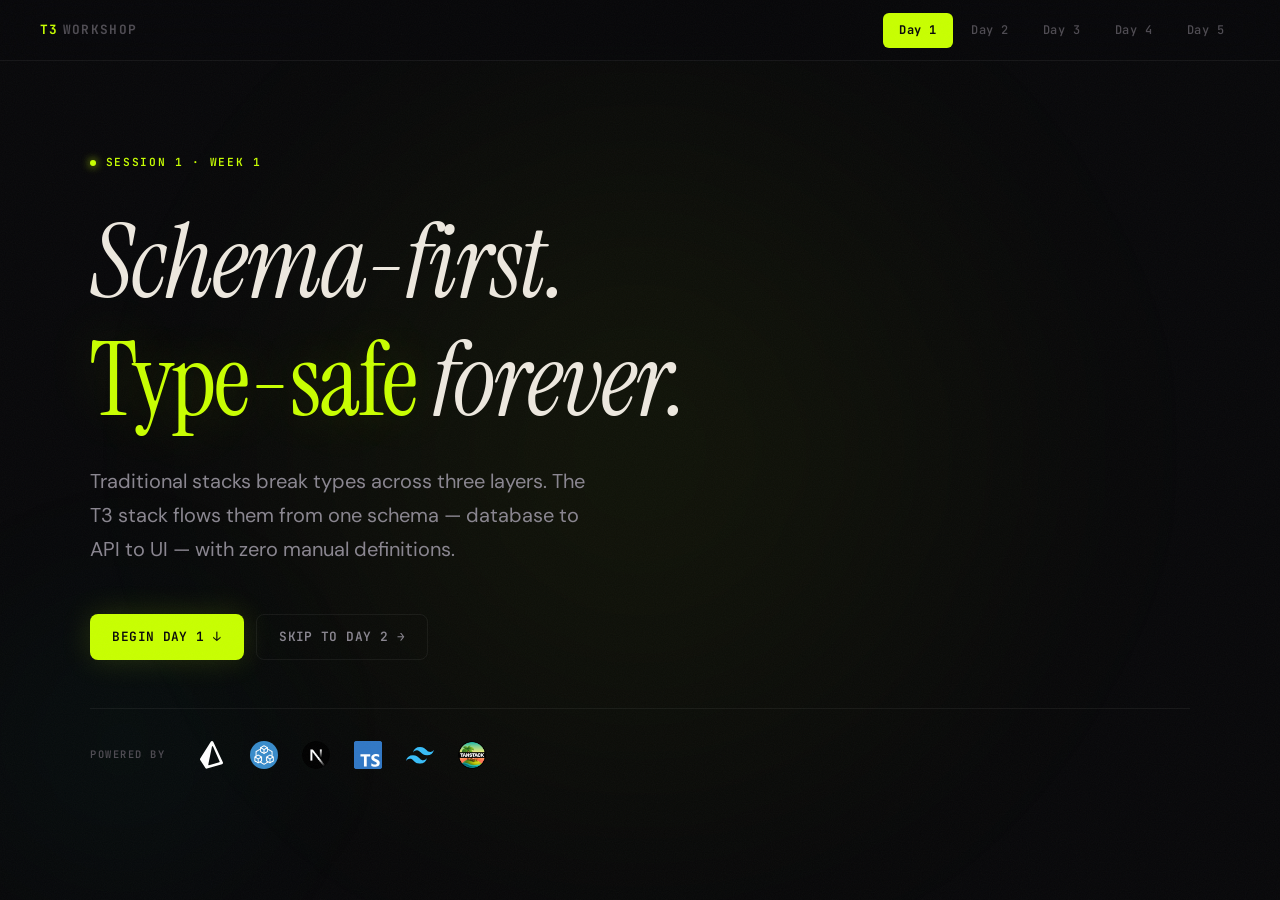
==== commit 9fcdca52: "done" ====
--- a/index.html
+++ b/index.html
@@ -17,6 +17,8 @@
     <a href="index.html" class="active">Day 1</a>
     <a href="day2.html">Day 2</a>
     <a href="day3.html">Day 3</a>
+    <a href="day4.html">Day 4</a>
+    <a href="day5.html">Day 5</a>
   </div>
 </nav>
 
@@ -765,9 +767,11 @@
 
   <footer>
     <div class="f-links">
-      <a href="index.html">Day 1: Schema</a>
-      <a href="day2.html">Day 2: tRPC</a>
-      <a href="day3.html">Day 3: Frontend</a>
+      <a href="index.html">Day 1</a>
+      <a href="day2.html">Day 2</a>
+      <a href="day3.html">Day 3</a>
+      <a href="day4.html">Day 4</a>
+      <a href="day5.html">Day 5</a>
     </div>
     <p>T3 Stack Workshop &mdash; Lyra Fellowship</p>
   </footer>
--- a/styles.css
+++ b/styles.css
@@ -592,6 +592,232 @@
 }
 .callout.ok h4 { color: var(--teal); }
 
+/* ── DAY 3: RACE DEMO ── */
+.race-demo {
+  margin-top: 1rem;
+  border: 1px solid var(--border);
+  border-radius: var(--radius);
+  background: var(--bg-card);
+  padding: 1rem;
+  max-width: 560px;
+}
+
+.race-card {
+  border: 1px solid var(--border);
+  border-radius: var(--radius-sm);
+  background: var(--bg-code);
+  padding: 1rem;
+}
+
+.race-meta {
+  display: flex;
+  gap: 0.5rem;
+  align-items: center;
+  font-family: var(--mono);
+  font-size: 0.75rem;
+  color: var(--tx-3);
+  margin-bottom: 0.75rem;
+}
+
+.race-label { color: var(--tx-2); }
+
+.race-image {
+  width: 180px;
+  height: 180px;
+  object-fit: contain;
+  image-rendering: pixelated;
+  display: block;
+  margin: 0 auto;
+}
+
+.race-card h4 {
+  font-family: var(--sans);
+  color: var(--tx);
+  font-size: 1rem;
+  text-align: center;
+  margin-top: 0.4rem;
+}
+
+.race-status {
+  font-family: var(--mono);
+  font-size: 0.72rem;
+  color: var(--tx-2);
+  text-align: center;
+  margin-top: 0.4rem;
+}
+
+.race-controls {
+  display: flex;
+  gap: 0.5rem;
+  flex-wrap: wrap;
+  margin-top: 0.9rem;
+}
+
+.race-btn {
+  border: 1px solid var(--border-h);
+  border-radius: 999px;
+  background: var(--bg-surface);
+  color: var(--tx);
+  padding: 0.45rem 0.8rem;
+  font-family: var(--mono);
+  font-size: 0.72rem;
+  font-weight: 700;
+  cursor: pointer;
+}
+
+.race-btn:hover {
+  border-color: rgba(255, 255, 255, 0.22);
+  background: var(--bg-card-h);
+}
+
+.race-btn-accent {
+  border-color: rgba(200,255,0,0.25);
+  color: var(--accent);
+}
+
+/* ── ARCHITECTURE DIAGRAM ── */
+.arch-diagram {
+  border: 1px solid var(--border);
+  border-radius: var(--radius);
+  background: var(--bg-card);
+  padding: 1rem;
+  max-width: 860px;
+}
+
+.arch-row {
+  display: flex;
+  gap: 0.8rem;
+  align-items: stretch;
+  justify-content: center;
+  flex-wrap: wrap;
+}
+
+.arch-row-center {
+  justify-content: center;
+}
+
+.arch-box {
+  min-width: 230px;
+  background: var(--bg-code);
+  border: 1px solid var(--border);
+  border-radius: var(--radius-sm);
+  padding: 0.75rem 0.9rem;
+}
+
+.arch-box strong {
+  display: block;
+  font-family: var(--mono);
+  font-size: 0.76rem;
+  letter-spacing: 0.03em;
+  color: var(--tx);
+  text-transform: uppercase;
+}
+
+.arch-box small {
+  display: block;
+  font-family: var(--mono);
+  font-size: 0.66rem;
+  color: var(--tx-3);
+  margin-top: 0.25rem;
+}
+
+.arch-box-teal {
+  border-color: rgba(0,212,170,0.22);
+  background: rgba(0,212,170,0.06);
+}
+
+.arch-box-teal strong { color: var(--teal); }
+
+.arch-box-accent {
+  border-color: rgba(200,255,0,0.22);
+  background: rgba(200,255,0,0.07);
+}
+
+.arch-box-accent strong { color: var(--accent); }
+
+.arch-link {
+  text-align: center;
+  font-family: var(--mono);
+  font-size: 0.67rem;
+  color: var(--tx-3);
+  text-transform: uppercase;
+  letter-spacing: 0.09em;
+  margin: 0.45rem 0;
+}
+
+/* ── SEQUENCE DIAGRAM ── */
+.seq-diagram {
+  border: 1px solid var(--border);
+  border-radius: var(--radius);
+  background: linear-gradient(180deg, rgba(255,255,255,0.02), rgba(0,0,0,0.1));
+  padding: 0.95rem;
+  width: 100%;
+  max-width: none;
+}
+
+.seq-lanes {
+  display: grid;
+  grid-template-columns: repeat(4, minmax(0, 1fr));
+  gap: 0.65rem;
+  margin-bottom: 0.5rem;
+}
+
+.seq-lane {
+  text-align: center;
+  font-family: var(--mono);
+  font-size: 0.72rem;
+  text-transform: uppercase;
+  letter-spacing: 0.08em;
+  color: var(--accent);
+  background: rgba(200,255,0,0.08);
+  border: 1px solid rgba(200,255,0,0.2);
+  border-radius: 999px;
+  padding: 0.25rem 0.4rem;
+}
+
+.seq-flow {
+  position: relative;
+  display: grid;
+  grid-template-columns: repeat(4, minmax(0, 1fr));
+  gap: 0.45rem 0.65rem;
+  padding: 0.2rem 0;
+}
+
+.seq-guides {
+  position: absolute;
+  inset: 0;
+  display: grid;
+  grid-template-columns: repeat(4, minmax(0, 1fr));
+  pointer-events: none;
+}
+
+.seq-guides span {
+  justify-self: center;
+  width: 1px;
+  background: linear-gradient(180deg, rgba(255,255,255,0.16), rgba(255,255,255,0.06));
+}
+
+.seq-event {
+  z-index: 1;
+  border: 1px solid var(--border);
+  background: var(--bg-code);
+  border-radius: var(--radius-sm);
+  padding: 0.36rem 0.56rem;
+  font-family: var(--mono);
+  font-size: 0.72rem;
+  line-height: 1.45;
+  color: #a8adb9;
+}
+
+.seq-1-2 { grid-column: 1 / span 2; }
+.seq-2-3 { grid-column: 2 / span 2; }
+.seq-2-4 { grid-column: 2 / span 3; }
+.seq-3-2 { grid-column: 2 / span 2; text-align: right; }
+.seq-2-1 { grid-column: 1 / span 2; text-align: right; }
+.seq-4-3 { grid-column: 3 / span 2; text-align: right; }
+.seq-4-1 { grid-column: 1 / span 4; }
+.seq-3-3 { grid-column: 3 / span 1; }
+
 /* ── FLOW DIAGRAM ── */
 .flow {
   display: flex;
@@ -1373,4 +1599,29 @@
   .flow-arr, .step-arr, .pipe-arr { transform: rotate(90deg); }
   .pain-grid { grid-template-columns: 1fr; }
   .stack-grid { grid-template-columns: 1fr 1fr; }
-}
+
+  .seq-lanes,
+  .seq-flow,
+  .seq-guides {
+    grid-template-columns: 1fr;
+  }
+
+  .seq-guides { display: none; }
+
+  .seq-lane,
+  .seq-event {
+    font-size: 0.62rem;
+  }
+
+  .seq-1-2,
+  .seq-2-3,
+  .seq-2-4,
+  .seq-3-2,
+  .seq-2-1,
+  .seq-4-3,
+  .seq-4-1,
+  .seq-3-3 {
+    grid-column: 1 / -1;
+    text-align: left;
+  }
+}
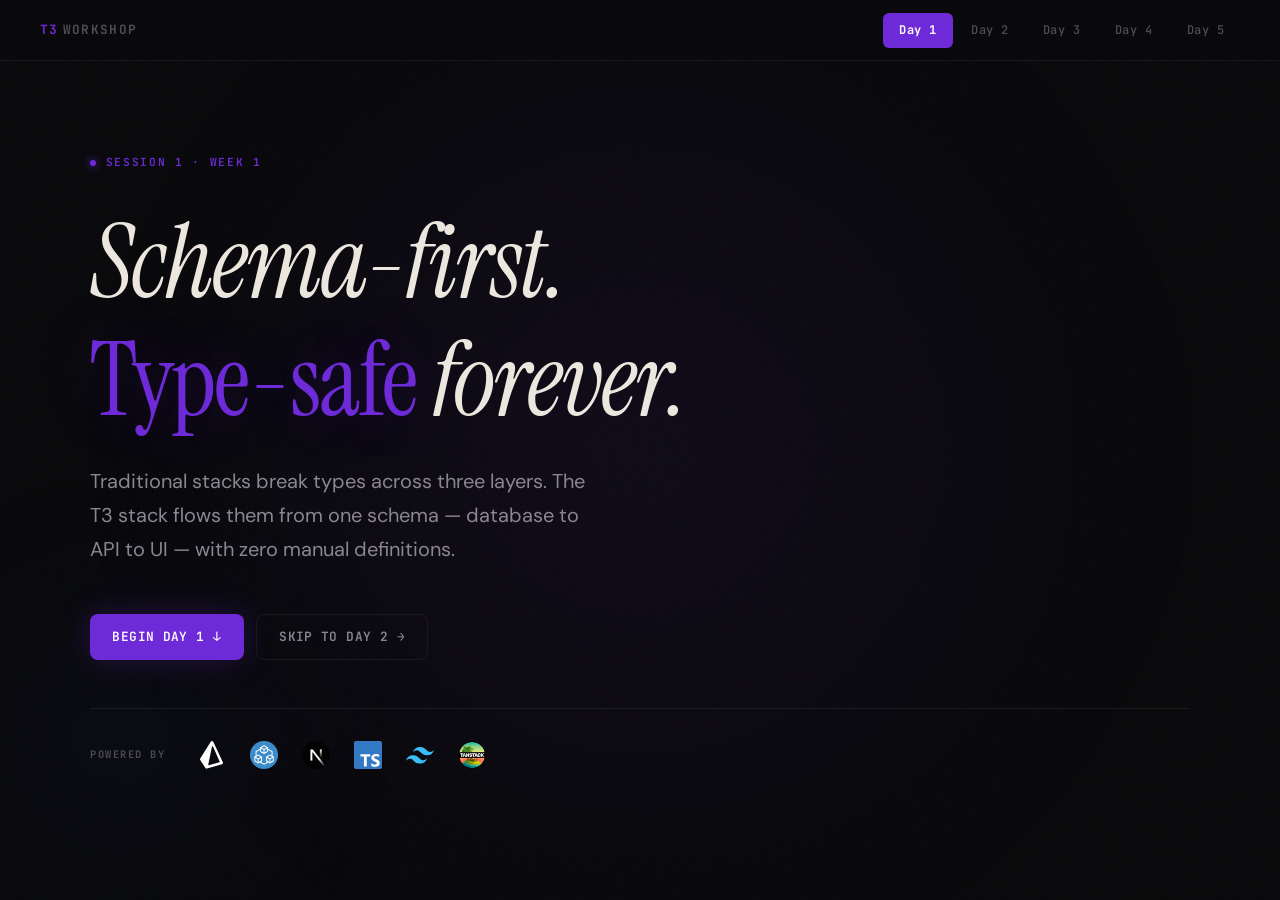
==== commit d0d78785: "pruple" ====
--- a/index.html
+++ b/index.html
@@ -385,22 +385,22 @@
   </p>
 
   <div class="pipeline reveal-stagger" style="margin-bottom:1.5rem;">
-    <div class="pipe-step" style="border-color:rgba(0,212,170,0.2);">
+    <div class="pipe-step" style="border-color:rgba(59,130,246,0.25);">
       <span class="pipe-icon" style="background:var(--teal);">1</span>
       <span class="pipe-text">Update <b>schema.prisma</b></span>
     </div>
     <span class="pipe-arr">&rarr;</span>
-    <div class="pipe-step" style="border-color:rgba(0,212,170,0.2);">
+    <div class="pipe-step" style="border-color:rgba(59,130,246,0.25);">
       <span class="pipe-icon" style="background:var(--teal);">2</span>
       <span class="pipe-text">Run <b>prisma migrate dev</b></span>
     </div>
     <span class="pipe-arr">&rarr;</span>
-    <div class="pipe-step" style="border-color:rgba(200,255,0,0.2);">
+    <div class="pipe-step" style="border-color:rgba(109,40,217,0.25);">
       <span class="pipe-icon" style="background:var(--accent);">3</span>
       <span class="pipe-text">Compiler errors guide you</span>
     </div>
     <span class="pipe-arr">&rarr;</span>
-    <div class="pipe-step" style="border-color:rgba(200,255,0,0.2);">
+    <div class="pipe-step" style="border-color:rgba(109,40,217,0.25);">
       <span class="pipe-icon" style="background:var(--accent);">4</span>
       <span class="pipe-text">Fix, commit, deploy</span>
     </div>
--- a/styles.css
+++ b/styles.css
@@ -1,6 +1,6 @@
 /* ═══════════════════════════════════════════
    T3 WORKSHOP — "Neon Terminal Editorial"
-   Electric chartreuse × editorial serif × grain
+   Cadbury purple × dark blue × editorial serif × grain
    ═══════════════════════════════════════════ */
 
 /* ── RESET ── */
@@ -16,13 +16,16 @@
   --tx:          #ede8df;
   --tx-2:        #8a8690;
   --tx-3:        #4e4b52;
-  --accent:      #c8ff00;
-  --accent-dim:  rgba(200, 255, 0, 0.12);
-  --accent-glow: rgba(200, 255, 0, 0.06);
-  --teal:        #00d4aa;
-  --peach:       #ffb088;
-  --coral:       #ff7eb3;
-  --lavender:    #c4b5fd;
+  /* Cadbury-inspired purple (primary) + dark blue (secondary) */
+  --accent:      #6d28d9;
+  --accent-dim:  rgba(109, 40, 217, 0.2);
+  --accent-glow: rgba(109, 40, 217, 0.1);
+  --blue:        #1e40af;
+  --blue-dim:    rgba(30, 64, 175, 0.15);
+  --teal:        #3b82f6;
+  --peach:       #a78bfa;
+  --coral:       #c084fc;
+  --lavender:    #818cf8;
   --border:      rgba(255, 255, 255, 0.06);
   --border-h:    rgba(255, 255, 255, 0.1);
   --radius:      14px;
@@ -80,7 +83,7 @@
 
 ::selection {
   background: var(--accent);
-  color: var(--bg);
+  color: #fff;
 }
 
 /* ── TYPOGRAPHY ── */
@@ -178,7 +181,7 @@
 
 .nav-links a:hover { color: var(--tx); background: rgba(255,255,255,0.04); }
 .nav-links a.active {
-  color: var(--bg);
+  color: #fff;
   background: var(--accent);
   font-weight: 700;
 }
@@ -208,7 +211,7 @@
   position: absolute;
   inset: 0;
   border-radius: 50%;
-  background: radial-gradient(circle, rgba(200,255,0,0.06) 0%, transparent 65%);
+  background: radial-gradient(circle, rgba(109,40,217,0.08) 0%, transparent 65%);
   filter: blur(80px);
   pointer-events: none;
 }
@@ -221,7 +224,7 @@
   width: 500px;
   height: 500px;
   border-radius: 50%;
-  background: radial-gradient(circle, rgba(0,212,170,0.04) 0%, transparent 65%);
+  background: radial-gradient(circle, rgba(30,64,175,0.06) 0%, transparent 65%);
   filter: blur(60px);
   pointer-events: none;
 }
@@ -264,7 +267,7 @@
 .hero h1 em {
   font-style: normal;
   color: var(--accent);
-  text-shadow: 0 0 60px rgba(200,255,0,0.2);
+  text-shadow: 0 0 60px rgba(109,40,217,0.3);
 }
 
 .hero .subtitle {
@@ -304,13 +307,13 @@
 
 .btn-primary {
   background: var(--accent);
-  color: var(--bg);
-  box-shadow: 0 0 30px rgba(200,255,0,0.15);
+  color: #fff;
+  box-shadow: 0 0 30px rgba(109,40,217,0.25);
 }
 .btn-primary:hover {
   transform: translateY(-2px);
-  box-shadow: 0 0 50px rgba(200,255,0,0.25);
-  color: var(--bg);
+  box-shadow: 0 0 50px rgba(109,40,217,0.35);
+  color: #fff;
 }
 
 .btn-ghost {
@@ -394,7 +397,7 @@
   font-size: clamp(8rem, 18vw, 14rem);
   line-height: 1;
   color: transparent;
-  -webkit-text-stroke: 1px rgba(200,255,0,0.05);
+  -webkit-text-stroke: 1px rgba(109,40,217,0.08);
   pointer-events: none;
   user-select: none;
 }
@@ -531,7 +534,7 @@
 }
 
 .card:hover {
-  border-color: rgba(200,255,0,0.15);
+  border-color: rgba(109,40,217,0.25);
   transform: translateY(-3px);
   box-shadow: 0 8px 40px rgba(0,0,0,0.4);
 }
@@ -582,13 +585,13 @@
 
 .callout.warn {
   border-color: var(--peach);
-  background: linear-gradient(90deg, rgba(255,176,136,0.06), transparent 50%);
+  background: linear-gradient(90deg, rgba(167,139,250,0.1), transparent 50%);
 }
 .callout.warn h4 { color: var(--peach); }
 
 .callout.ok {
   border-color: var(--teal);
-  background: linear-gradient(90deg, rgba(0,212,170,0.06), transparent 50%);
+  background: linear-gradient(90deg, rgba(59,130,246,0.1), transparent 50%);
 }
 .callout.ok h4 { color: var(--teal); }
 
@@ -671,7 +674,7 @@
 }
 
 .race-btn-accent {
-  border-color: rgba(200,255,0,0.25);
+  border-color: rgba(109,40,217,0.3);
   color: var(--accent);
 }
 
@@ -722,15 +725,15 @@
 }
 
 .arch-box-teal {
-  border-color: rgba(0,212,170,0.22);
-  background: rgba(0,212,170,0.06);
+  border-color: rgba(59,130,246,0.3);
+  background: rgba(59,130,246,0.08);
 }
 
 .arch-box-teal strong { color: var(--teal); }
 
 .arch-box-accent {
-  border-color: rgba(200,255,0,0.22);
-  background: rgba(200,255,0,0.07);
+  border-color: rgba(109,40,217,0.3);
+  background: rgba(109,40,217,0.1);
 }
 
 .arch-box-accent strong { color: var(--accent); }
@@ -769,8 +772,8 @@
   text-transform: uppercase;
   letter-spacing: 0.08em;
   color: var(--accent);
-  background: rgba(200,255,0,0.08);
-  border: 1px solid rgba(200,255,0,0.2);
+  background: rgba(109,40,217,0.1);
+  border: 1px solid rgba(109,40,217,0.25);
   border-radius: 999px;
   padding: 0.25rem 0.4rem;
 }
@@ -852,14 +855,14 @@
 }
 
 .flow-node.accent {
-  border-color: rgba(200,255,0,0.2);
+  border-color: rgba(109,40,217,0.25);
   background: var(--accent-glow);
   color: var(--accent);
 }
 
 .flow-node.teal {
-  border-color: rgba(0,212,170,0.2);
-  background: rgba(0,212,170,0.06);
+  border-color: rgba(59,130,246,0.25);
+  background: rgba(59,130,246,0.06);
   color: var(--teal);
 }
 
@@ -911,12 +914,12 @@
 
 .step.ghost { opacity: 0.35; }
 .step.highlight {
-  border-color: rgba(0,212,170,0.3);
-  background: rgba(0,212,170,0.06);
+  border-color: rgba(59,130,246,0.35);
+  background: rgba(59,130,246,0.08);
 }
 .step.highlight .step-n { background: var(--teal); }
 .step.done {
-  border-color: rgba(200,255,0,0.15);
+  border-color: rgba(109,40,217,0.2);
 }
 .step.done .step-n { background: var(--accent); }
 
@@ -947,7 +950,7 @@
   height: 7px;
   border-radius: 50%;
   background: var(--accent);
-  box-shadow: 0 0 10px rgba(200,255,0,0.3);
+  box-shadow: 0 0 10px rgba(109,40,217,0.35);
 }
 
 .tl-item .tl-time {
@@ -998,8 +1001,8 @@
 
 /* ── ASSIGNMENT BOX ── */
 .assignment {
-  border: 1px solid rgba(0,212,170,0.15);
-  background: linear-gradient(135deg, rgba(0,212,170,0.04), transparent);
+  border: 1px solid rgba(59,130,246,0.2);
+  background: linear-gradient(135deg, rgba(59,130,246,0.06), transparent);
   border-radius: var(--radius);
   padding: 2rem;
   margin-top: 2.5rem;
@@ -1034,7 +1037,7 @@
 .stretch {
   margin-top: 1.25rem;
   padding-top: 1.25rem;
-  border-top: 1px solid rgba(0,212,170,0.08);
+  border-top: 1px solid rgba(59,130,246,0.12);
 }
 
 .stretch-label {
@@ -1134,7 +1137,7 @@
   max-width: 50%;
 }
 .page-nav a:hover {
-  border-color: rgba(200,255,0,0.15);
+  border-color: rgba(109,40,217,0.2);
   background: var(--accent-glow);
   color: var(--tx);
 }
@@ -1234,7 +1237,7 @@
 .spectrum-track {
   position: relative;
   height: 3px;
-  background: linear-gradient(90deg, var(--lavender), var(--coral) 50%, var(--accent));
+  background: linear-gradient(90deg, var(--blue), var(--accent) 50%, var(--lavender));
   border-radius: 2px;
   margin: 0 2rem;
 }
@@ -1289,9 +1292,9 @@
   border: 3px solid var(--bg);
 }
 
-.sp-point.sp-gql::before { background: var(--lavender); box-shadow: 0 0 12px rgba(196,181,253,0.4); }
-.sp-point.sp-rest::before { background: var(--coral); box-shadow: 0 0 12px rgba(255,126,179,0.4); }
-.sp-point.sp-trpc::before { background: var(--accent); box-shadow: 0 0 12px rgba(200,255,0,0.4); }
+.sp-point.sp-gql::before { background: var(--lavender); box-shadow: 0 0 12px rgba(129,140,248,0.4); }
+.sp-point.sp-rest::before { background: var(--coral); box-shadow: 0 0 12px rgba(192,132,252,0.4); }
+.sp-point.sp-trpc::before { background: var(--accent); box-shadow: 0 0 12px rgba(109,40,217,0.45); }
 
 .sp-point h4 {
   font-family: var(--sans);
@@ -1350,9 +1353,9 @@
 }
 
 .sp-point.active {
-  border-color: rgba(200,255,0,0.2);
+  border-color: rgba(109,40,217,0.25);
   background: linear-gradient(135deg, var(--accent-glow), var(--bg-card));
-  box-shadow: 0 4px 30px rgba(200,255,0,0.06);
+  box-shadow: 0 4px 30px rgba(109,40,217,0.1);
 }
 
 @media (max-width: 800px) {
@@ -1404,7 +1407,7 @@
 
 .wt-marker.active {
   background: var(--accent);
-  box-shadow: 0 0 10px rgba(200,255,0,0.4);
+  box-shadow: 0 0 10px rgba(109,40,217,0.4);
 }
 
 .wt-content h4 {
